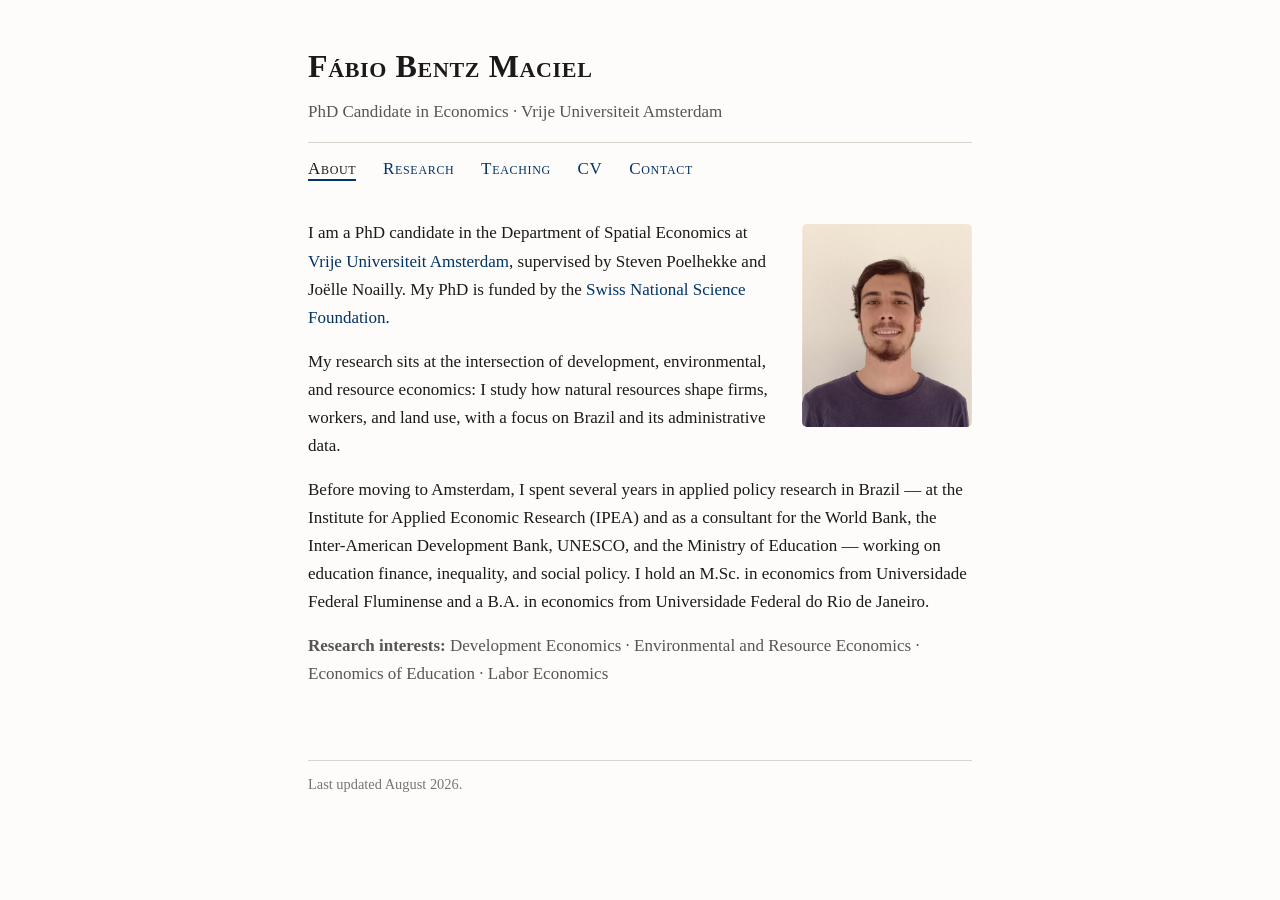
==== index.html @ aafdfaf9 "Academic website and CV Co-Authored-By: Claude Fable 5 <noreply@anthropic.com>" ====
<!DOCTYPE html>
<html lang="en">
<head>
<meta charset="utf-8">
<meta name="viewport" content="width=device-width, initial-scale=1">
<title>Fábio Bentz Maciel</title>
<meta name="description" content="Fábio Bentz Maciel — PhD candidate in economics, Department of Spatial Economics, Vrije Universiteit Amsterdam. Development, environmental and resource economics, economics of education.">
<link rel="icon" href="data:image/svg+xml,%3Csvg xmlns='http://www.w3.org/2000/svg' viewBox='0 0 64 64'%3E%3Crect width='64' height='64' rx='8' fill='%23003366'/%3E%3Ctext x='32' y='43' font-family='Georgia,serif' font-size='28' fill='white' text-anchor='middle'%3EFM%3C/text%3E%3C/svg%3E">
<link rel="stylesheet" href="assets/style.css">
</head>
<body>
<div class="page">

<header>
  <h1><a href="index.html">Fábio Bentz Maciel</a></h1>
  <p class="tagline">PhD Candidate in Economics &middot; Vrije Universiteit Amsterdam</p>
  <nav>
    <a href="index.html" aria-current="page">About</a>
    <a href="research.html">Research</a>
    <a href="teaching.html">Teaching</a>
    <a href="cv/Maciel_CV.pdf">CV</a>
    <a href="contact.html">Contact</a>
  </nav>
</header>

<section id="about">
  <img class="portrait" src="assets/fabio-maciel.jpg" alt="Portrait of Fábio Bentz Maciel">
  <p>
    I am a PhD candidate in the Department of Spatial Economics at
    <a href="https://vu.nl/en">Vrije Universiteit Amsterdam</a>, supervised by
    Steven Poelhekke and Joëlle Noailly. My PhD is funded by the
    <a href="https://data.snf.ch/grants/grant/212632">Swiss National Science Foundation</a>.
  </p>
  <p>
    My research sits at the intersection of development, environmental, and resource
    economics: I study how natural resources shape firms, workers, and land use,
    with a focus on Brazil and its administrative data.
  </p>
  <p>
    Before moving to Amsterdam, I spent several years in applied policy research in
    Brazil — at the Institute for Applied Economic Research (IPEA) and as a consultant
    for the World Bank, the Inter-American Development Bank, UNESCO, and the Ministry
    of Education — working on education finance, inequality, and social policy.
    I hold an M.Sc. in economics from Universidade Federal Fluminense and a B.A. in
    economics from Universidade Federal do Rio de Janeiro.
  </p>
  <p class="interests">
    <strong>Research interests:</strong> Development Economics &middot; Environmental
    and Resource Economics &middot; Economics of Education &middot; Labor Economics
  </p>
</section>

<footer>
  Last updated August 2026.
</footer>

</div>
</body>
</html>
---- assets/style.css ----
:root {
  --ink: #1a1a1a;
  --muted: #555;
  --faint: #767676;
  --navy: #003366;
  --rule: #d8d4cc;
  --bg: #fdfcfa;
}
* { box-sizing: border-box; }
html { -webkit-text-size-adjust: 100%; }
body {
  margin: 0;
  background: var(--bg);
  color: var(--ink);
  font-family: Charter, "Bitstream Charter", "Sitka Text", Cambria, Georgia, serif;
  font-size: 1.0625rem;
  line-height: 1.65;
}
.page {
  max-width: 44rem;
  margin: 0 auto;
  padding: 2.5rem 1.25rem 3rem;
}
a { color: var(--navy); text-decoration: none; }
a:hover { text-decoration: underline; }

/* Header */
header { margin-bottom: 2.25rem; }
h1 {
  margin: 0;
  font-size: 2rem;
  font-weight: 600;
  font-variant: small-caps;
  letter-spacing: 0.02em;
}
h1 a { color: inherit; }
h1 a:hover { text-decoration: none; }
.tagline { margin: 0.35rem 0 0; color: var(--muted); }
nav { margin-top: 1rem; padding-top: 0.75rem; border-top: 1px solid var(--rule); }
nav a { margin-right: 1.4rem; font-variant: small-caps; letter-spacing: 0.04em; }
nav a[aria-current="page"] {
  color: var(--ink);
  border-bottom: 2px solid var(--navy);
  padding-bottom: 1px;
}

/* Sections */
section { margin-top: 2.5rem; }
section:first-of-type { margin-top: 0; }
h2 {
  font-size: 1.2rem;
  font-weight: 600;
  font-variant: small-caps;
  letter-spacing: 0.03em;
  border-bottom: 1px solid var(--rule);
  padding-bottom: 0.3rem;
  margin: 0 0 1rem;
}
h3 {
  font-size: 1.02rem;
  font-weight: 600;
  margin: 1.5rem 0 0.6rem;
  color: var(--navy);
}
p { margin: 0 0 1rem; }

/* Paper lists */
ul.papers { list-style: none; margin: 0; padding: 0; }
ul.papers li { margin-bottom: 1rem; padding-left: 1.25rem; text-indent: -1.25rem; }
.paper-title { font-weight: 600; }
.coauthors { color: var(--muted); }
.outlet { color: var(--faint); font-style: italic; }
.note { color: var(--faint); font-size: 0.92rem; }

.interests { color: var(--muted); }

.portrait {
  float: right;
  width: 170px;
  max-width: 40%;
  height: auto;
  margin: 0.3rem 0 0.9rem 1.4rem;
  border-radius: 5px;
}
#about::after { content: ""; display: block; clear: both; }

address { font-style: normal; color: var(--muted); }

footer {
  margin-top: 3.5rem;
  padding-top: 0.75rem;
  border-top: 1px solid var(--rule);
  color: var(--faint);
  font-size: 0.9rem;
}

@media (max-width: 480px) {
  h1 { font-size: 1.6rem; }
  nav a { margin-right: 1rem; }
  .portrait { float: none; display: block; margin: 0 auto 1.2rem; width: 180px; max-width: 60%; }
}
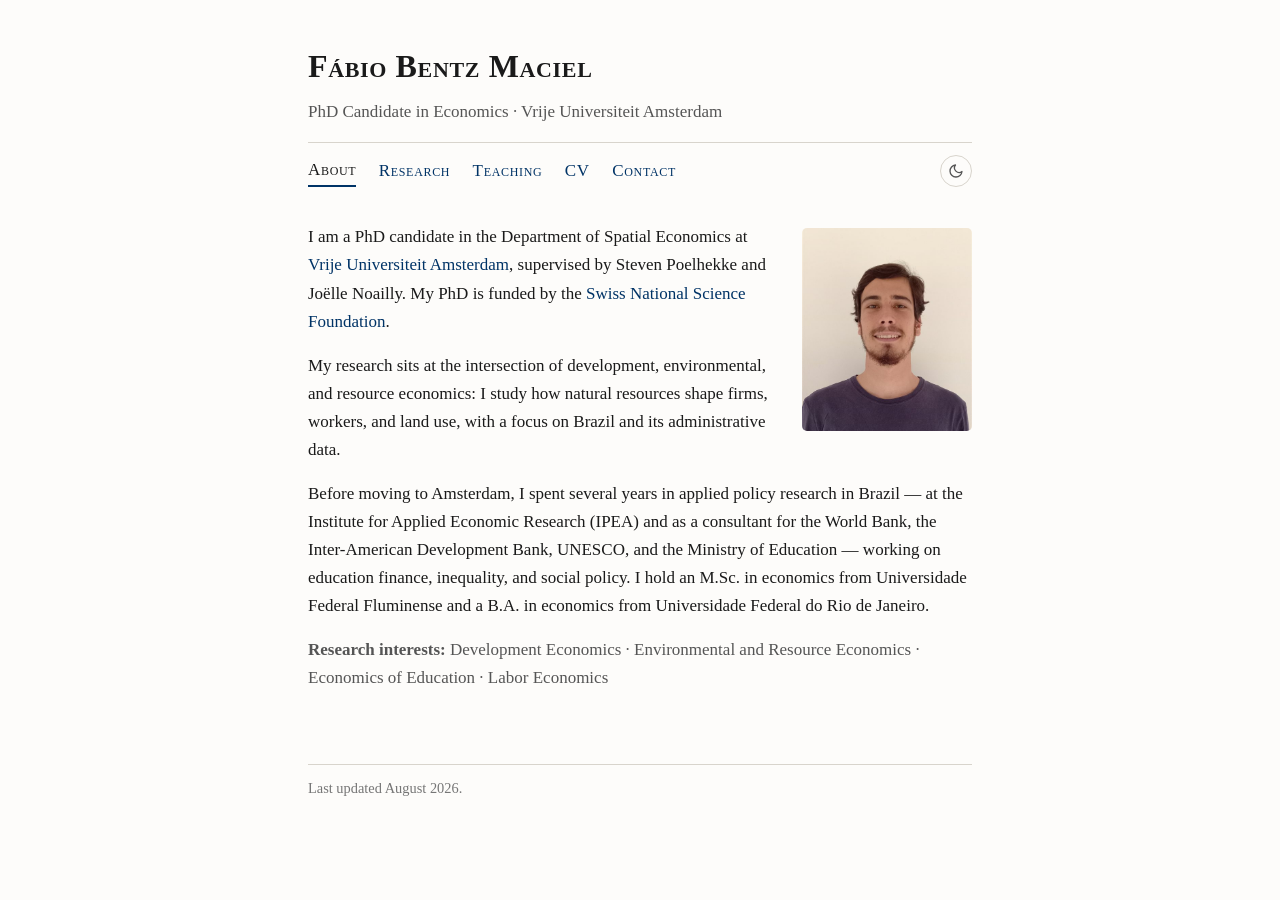
==== commit 7ec1cd4d: "Add light/dark theme toggle; move Skills or Scars to end of WIP list Co-Authored-By: Claude Opus 5.5" ====
--- a/index.html
+++ b/index.html
@@ -7,6 +7,7 @@
 <meta name="description" content="Fábio Bentz Maciel — PhD candidate in economics, Department of Spatial Economics, Vrije Universiteit Amsterdam. Development, environmental and resource economics, economics of education.">
 <link rel="icon" href="data:image/svg+xml,%3Csvg xmlns='http://www.w3.org/2000/svg' viewBox='0 0 64 64'%3E%3Crect width='64' height='64' rx='8' fill='%23003366'/%3E%3Ctext x='32' y='43' font-family='Georgia,serif' font-size='28' fill='white' text-anchor='middle'%3EFM%3C/text%3E%3C/svg%3E">
 <link rel="stylesheet" href="assets/style.css">
+<script src="assets/theme.js"></script>
 </head>
 <body>
 <div class="page">
@@ -20,6 +21,10 @@
     <a href="teaching.html">Teaching</a>
     <a href="cv/Maciel_CV.pdf">CV</a>
     <a href="contact.html">Contact</a>
+    <button class="theme-toggle" type="button" aria-label="Switch theme">
+      <svg class="icon-moon" viewBox="0 0 24 24" fill="none" stroke="currentColor" stroke-width="2" stroke-linecap="round" stroke-linejoin="round" aria-hidden="true"><path d="M21 12.8A9 9 0 1 1 11.2 3a7 7 0 0 0 9.8 9.8z"/></svg>
+      <svg class="icon-sun" viewBox="0 0 24 24" fill="none" stroke="currentColor" stroke-width="2" stroke-linecap="round" stroke-linejoin="round" aria-hidden="true"><circle cx="12" cy="12" r="4"/><path d="M12 2v2M12 20v2M4.9 4.9l1.4 1.4M17.7 17.7l1.4 1.4M2 12h2M20 12h2M4.9 19.1l1.4-1.4M17.7 6.3l1.4-1.4"/></svg>
+    </button>
   </nav>
 </header>
 
--- a/assets/style.css
+++ b/assets/style.css
@@ -5,6 +5,29 @@
   --navy: #003366;
   --rule: #d8d4cc;
   --bg: #fdfcfa;
+  color-scheme: light;
+}
+/* Dark theme: follows the system setting unless the visitor picked light;
+   an explicit choice from the toggle sets data-theme on <html>. */
+@media (prefers-color-scheme: dark) {
+  :root:not([data-theme="light"]) {
+    --ink: #e6e3dc;
+    --muted: #b8b3a9;
+    --faint: #928d84;
+    --navy: #8db6e8;
+    --rule: #3a3b40;
+    --bg: #17181b;
+    color-scheme: dark;
+  }
+}
+:root[data-theme="dark"] {
+  --ink: #e6e3dc;
+  --muted: #b8b3a9;
+  --faint: #928d84;
+  --navy: #8db6e8;
+  --rule: #3a3b40;
+  --bg: #17181b;
+  color-scheme: dark;
 }
 * { box-sizing: border-box; }
 html { -webkit-text-size-adjust: 100%; }
@@ -36,12 +59,45 @@
 h1 a { color: inherit; }
 h1 a:hover { text-decoration: none; }
 .tagline { margin: 0.35rem 0 0; color: var(--muted); }
-nav { margin-top: 1rem; padding-top: 0.75rem; border-top: 1px solid var(--rule); }
-nav a { margin-right: 1.4rem; font-variant: small-caps; letter-spacing: 0.04em; }
+nav {
+  margin-top: 1rem;
+  padding-top: 0.75rem;
+  border-top: 1px solid var(--rule);
+  display: flex;
+  flex-wrap: wrap;
+  align-items: center;
+  column-gap: 1.4rem;
+  row-gap: 0.4rem;
+}
+nav a { font-variant: small-caps; letter-spacing: 0.04em; }
 nav a[aria-current="page"] {
   color: var(--ink);
   border-bottom: 2px solid var(--navy);
   padding-bottom: 1px;
+}
+
+.theme-toggle {
+  margin-left: auto;
+  width: 2rem;
+  height: 2rem;
+  padding: 0;
+  display: inline-flex;
+  align-items: center;
+  justify-content: center;
+  background: none;
+  border: 1px solid var(--rule);
+  border-radius: 50%;
+  color: var(--muted);
+  cursor: pointer;
+}
+.theme-toggle:hover { color: var(--navy); border-color: var(--navy); }
+.theme-toggle svg { width: 1rem; height: 1rem; }
+.theme-toggle .icon-sun { display: none; }
+:root[data-theme="dark"] .theme-toggle .icon-sun { display: block; }
+:root[data-theme="dark"] .theme-toggle .icon-moon { display: none; }
+@media (prefers-color-scheme: dark) {
+  :root:not([data-theme="light"]) .theme-toggle .icon-sun { display: block; }
+  :root:not([data-theme="light"]) .theme-toggle .icon-moon { display: none; }
 }
 
 /* Sections */
@@ -74,6 +130,34 @@
 
 .interests { color: var(--muted); }
 
+/* Collapsible abstracts: a small "Abstract" toggle under each entry */
+ul.papers details { text-indent: 0; margin-top: 0.2rem; }
+ul.papers summary {
+  display: inline-block;
+  cursor: pointer;
+  list-style: none;
+  color: var(--navy);
+  font-size: 0.9rem;
+  font-variant: small-caps;
+  letter-spacing: 0.04em;
+}
+ul.papers summary::-webkit-details-marker { display: none; }
+ul.papers summary::after { content: " \25B8"; font-size: 0.85em; }
+ul.papers details[open] summary::after { content: " \25BE"; }
+ul.papers summary:hover { text-decoration: underline; }
+.abstract {
+  text-indent: 0;
+  margin: 0.6rem 0 0.4rem;
+  padding: 0.1rem 0 0.1rem 0.9rem;
+  border-left: 2px solid var(--rule);
+  color: var(--muted);
+  font-size: 0.95rem;
+  line-height: 1.6;
+}
+
+/* Pre-PhD block sits apart from the PhD research */
+section.pre-phd { margin-top: 4.5rem; }
+
 .portrait {
   float: right;
   width: 170px;
@@ -96,6 +180,6 @@
 
 @media (max-width: 480px) {
   h1 { font-size: 1.6rem; }
-  nav a { margin-right: 1rem; }
+  nav { column-gap: 1rem; }
   .portrait { float: none; display: block; margin: 0 auto 1.2rem; width: 180px; max-width: 60%; }
 }
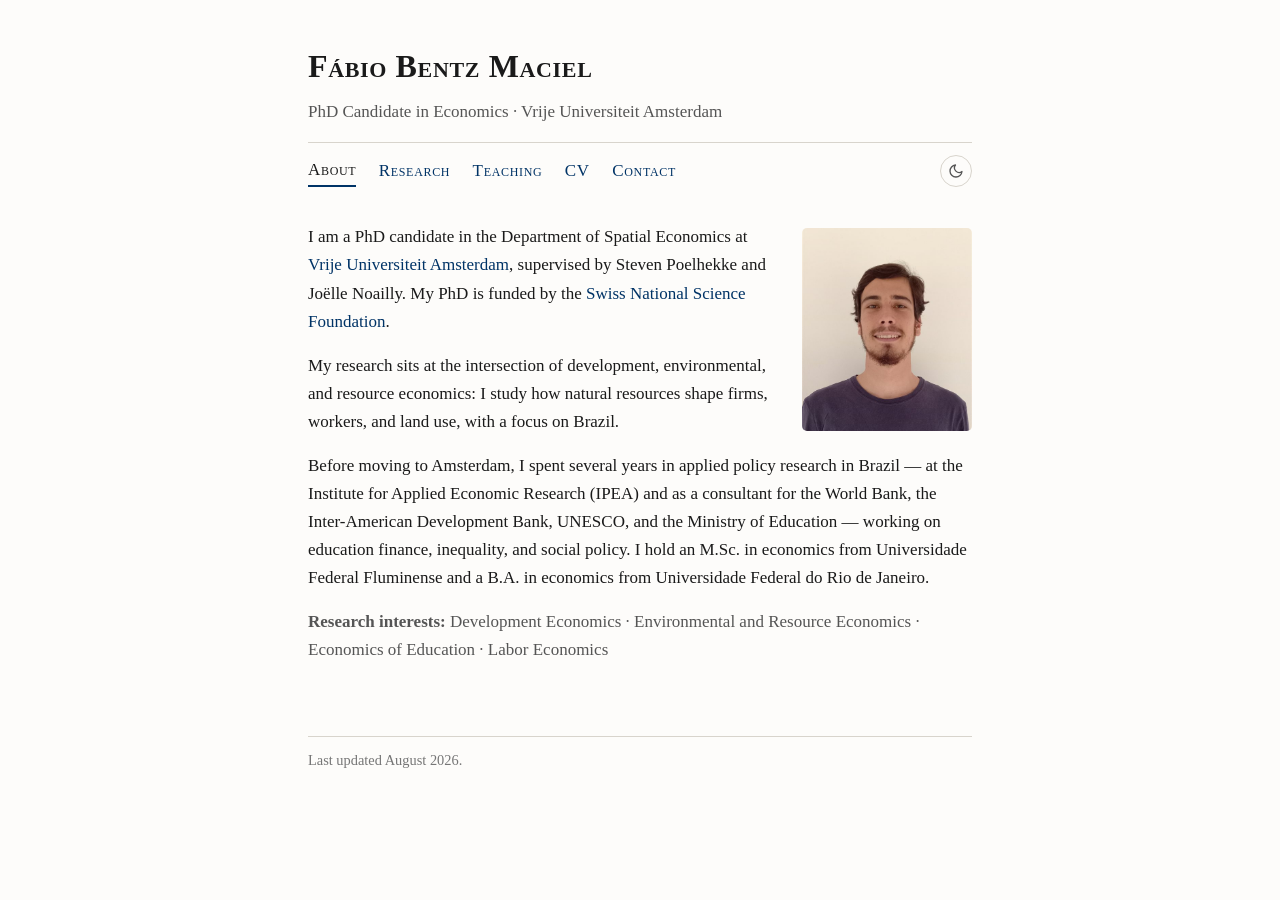
==== commit 7d6feb6f: "Trim research focus sentence on About page Co-Authored-By: Claude Opus 5.5 <noreply@anthropic.com>" ====
--- a/index.html
+++ b/index.html
@@ -39,7 +39,7 @@
   <p>
     My research sits at the intersection of development, environmental, and resource
     economics: I study how natural resources shape firms, workers, and land use,
-    with a focus on Brazil and its administrative data.
+    with a focus on Brazil.
   </p>
   <p>
     Before moving to Amsterdam, I spent several years in applied policy research in
